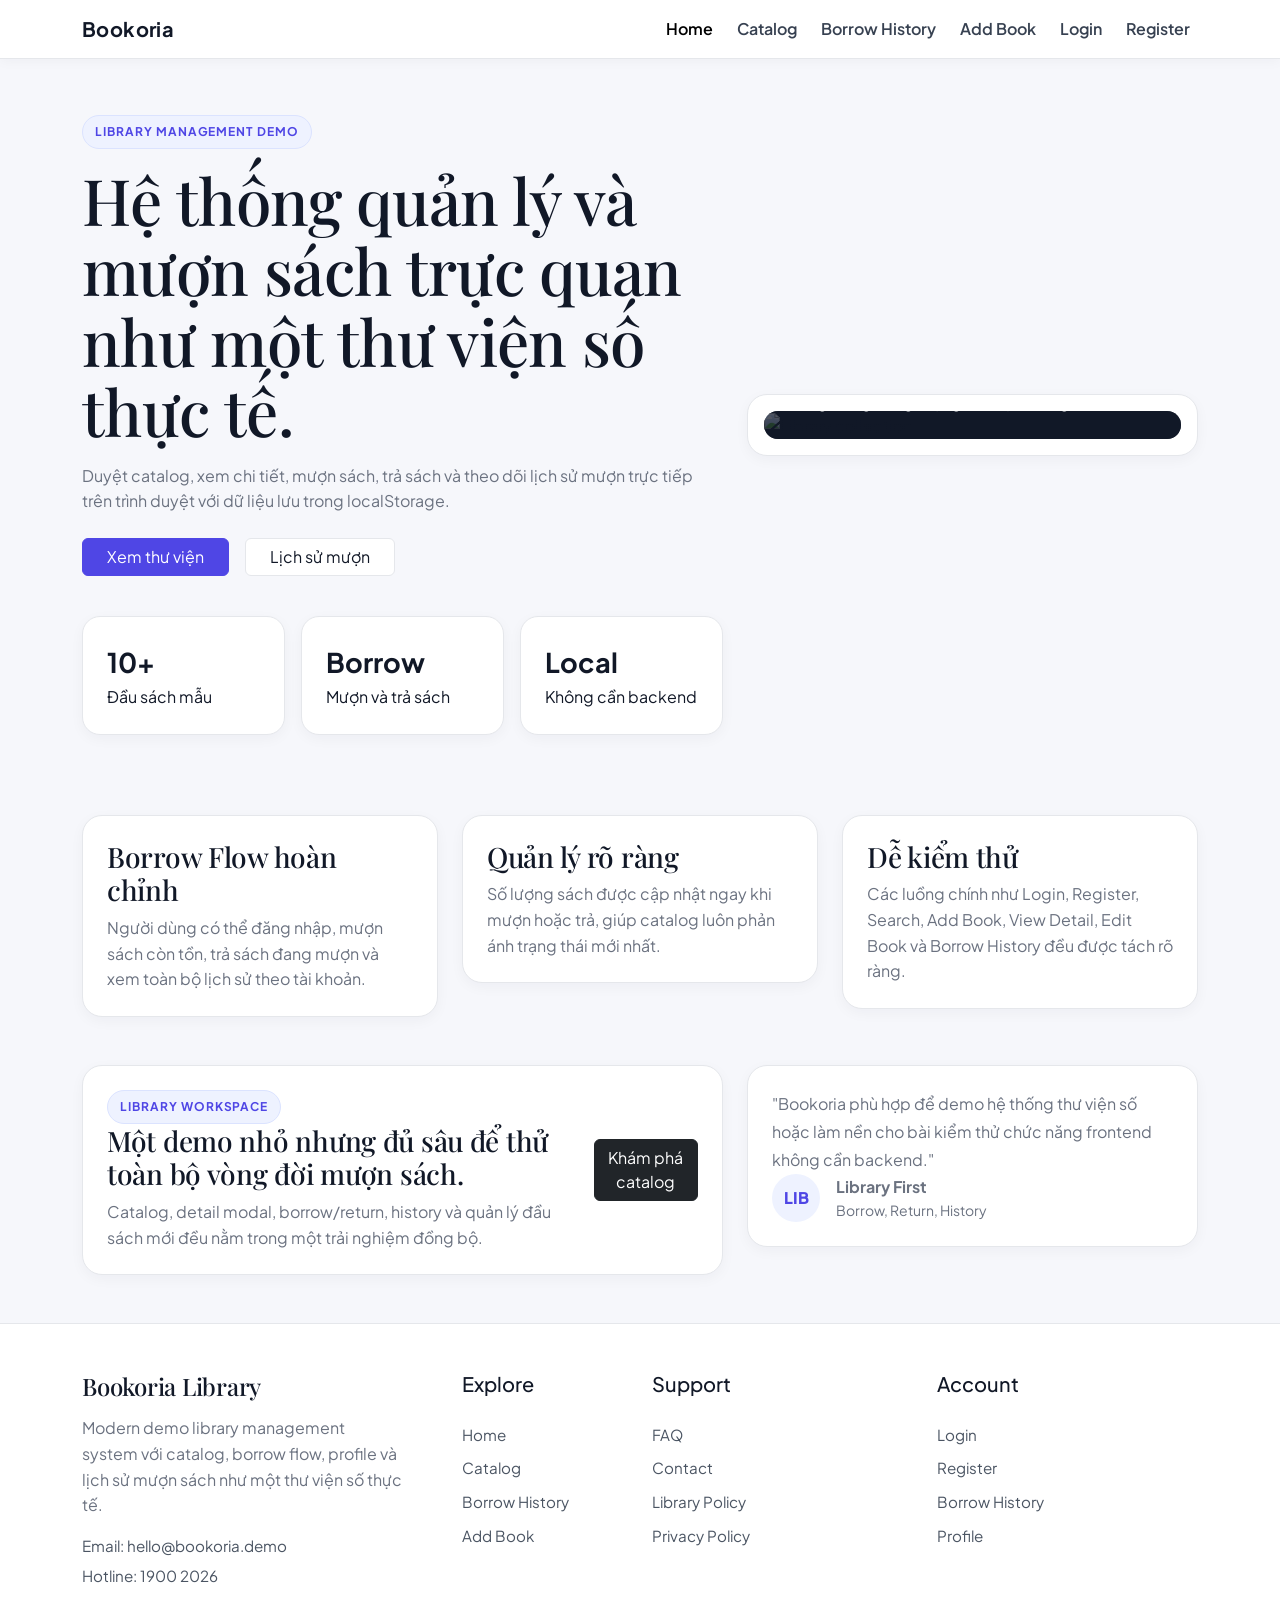
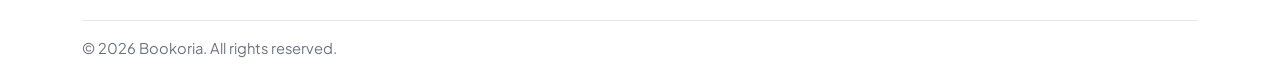
==== index.html @ dda5cf75 "first commit" ====
﻿<!DOCTYPE html>
<html lang="vi">
<head>
  <meta charset="UTF-8">
  <meta name="viewport" content="width=device-width, initial-scale=1.0">
  <title>Bookoria | Library Home</title>
  <link rel="preconnect" href="https://fonts.googleapis.com">
  <link rel="preconnect" href="https://fonts.gstatic.com" crossorigin>
  <link href="https://fonts.googleapis.com/css2?family=Plus+Jakarta+Sans:wght@400;500;600;700;800&family=Playfair+Display:wght@600;700&display=swap" rel="stylesheet">
  <link href="https://cdn.jsdelivr.net/npm/bootstrap@5.3.3/dist/css/bootstrap.min.css" rel="stylesheet">
  <link rel="stylesheet" href="assets/css/styles.css">
</head>
<body data-page="home">
  <nav class="navbar navbar-expand-lg sticky-top app-navbar">
    <div class="container">
      <a class="navbar-brand fw-bold" href="index.html">Bookoria</a>
      <button class="navbar-toggler" type="button" data-bs-toggle="collapse" data-bs-target="#mainNavbar">
        <span class="navbar-toggler-icon"></span>
      </button>
      <div class="collapse navbar-collapse" id="mainNavbar">
        <ul class="navbar-nav ms-auto align-items-lg-center gap-lg-2">
          <li class="nav-item"><a class="nav-link active" href="index.html">Home</a></li>
          <li class="nav-item"><a class="nav-link" href="catalog.html">Catalog</a></li>
          <li class="nav-item"><a class="nav-link" href="borrow-history.html">Borrow History</a></li>
          <li class="nav-item"><a class="nav-link" href="add-book.html">Add Book</a></li>
          <li class="nav-item"><a class="nav-link" href="login.html" id="navbar-login">Login</a></li>
          <li class="nav-item"><a class="nav-link" href="register.html" id="navbar-register">Register</a></li>
          <li class="nav-item dropdown d-none" id="user-menu">
            <button class="nav-link btn btn-link current-user-badge dropdown-toggle" id="current-user" type="button" data-bs-toggle="dropdown" aria-expanded="false"></button>
            <ul class="dropdown-menu dropdown-menu-end user-dropdown-menu">
              <li><a class="dropdown-item" id="nav-profile" href="profile.html">Profile</a></li>
              <li><button class="dropdown-item text-danger" id="navbar-logout" data-testid="nav-logout" type="button">Logout</button></li>
            </ul>
          </li>
        </ul>
      </div>
    </div>
  </nav>

  <header class="hero-section">
    <div class="container">
      <div class="row align-items-center g-4">
        <div class="col-lg-7">
          <span class="hero-tag">Library Management Demo</span>
          <h1 class="hero-title">Hệ thống quản lý và mượn sách trực quan như một thư viện số thực tế.</h1>
          <p class="hero-text">
            Duyệt catalog, xem chi tiết, mượn sách, trả sách và theo dõi lịch sử mượn trực tiếp trên trình duyệt với dữ liệu lưu trong localStorage.
          </p>
          <div class="d-flex flex-wrap gap-3 mt-4">
            <a href="catalog.html" class="btn btn-gradient px-4">Xem thư viện</a>
            <a href="borrow-history.html" class="btn btn-soft px-4">Lịch sử mượn</a>
          </div>
          <div class="hero-stats row g-3 mt-4">
            <div class="col-sm-4">
              <div class="stat-card">
                <strong>10+</strong>
                <span>Đầu sách mẫu</span>
              </div>
            </div>
            <div class="col-sm-4">
              <div class="stat-card">
                <strong>Borrow</strong>
                <span>Mượn và trả sách</span>
              </div>
            </div>
            <div class="col-sm-4">
              <div class="stat-card">
                <strong>Local</strong>
                <span>Không cần backend</span>
              </div>
            </div>
          </div>
        </div>
        <div class="col-lg-5">
          <div class="hero-panel">
            <div class="featured-book">
              <img src="https://images.unsplash.com/photo-1512820790803-83ca734da794?auto=format&fit=crop&w=900&q=80" alt="Library collection">
              <div class="featured-book-content">
                <p class="mb-2 text-uppercase small">Digital library</p>
                <h3>Library catalog trải nghiệm như hệ thống thật</h3>
                <p class="mb-0">Từ tìm sách đến mượn, trả và quản lý profile người dùng trong cùng một giao diện thống nhất.</p>
              </div>
            </div>
          </div>
        </div>
      </div>
    </div>
  </header>

  <main>
    <section class="py-5">
      <div class="container">
        <div class="row g-4">
          <div class="col-lg-4">
            <div class="info-card">
              <h3>Borrow Flow hoàn chỉnh</h3>
              <p class="mb-0">Người dùng có thể đăng nhập, mượn sách còn tồn, trả sách đang mượn và xem toàn bộ lịch sử theo tài khoản.</p>
            </div>
          </div>
          <div class="col-lg-4">
            <div class="info-card secondary">
              <h3>Quản lý rõ ràng</h3>
              <p class="mb-0">Số lượng sách được cập nhật ngay khi mượn hoặc trả, giúp catalog luôn phản ánh trạng thái mới nhất.</p>
            </div>
          </div>
          <div class="col-lg-4">
            <div class="info-card accent">
              <h3>Dễ kiểm thử</h3>
              <p class="mb-0">Các luồng chính như Login, Register, Search, Add Book, View Detail, Edit Book và Borrow History đều được tách rõ ràng.</p>
            </div>
          </div>
        </div>
      </div>
    </section>

    <section class="pb-5">
      <div class="container">
        <div class="row g-4">
          <div class="col-lg-7">
            <div class="promo-block">
              <div>
                <span class="section-tag">Library Workspace</span>
                <h3>Một demo nhỏ nhưng đủ sâu để thử toàn bộ vòng đời mượn sách.</h3>
                <p class="mb-0">Catalog, detail modal, borrow/return, history và quản lý đầu sách mới đều nằm trong một trải nghiệm đồng bộ.</p>
              </div>
              <a href="catalog.html" class="btn btn-dark mt-3 mt-lg-0">Khám phá catalog</a>
            </div>
          </div>
          <div class="col-lg-5">
            <div class="testimonial-card">
              <p class="quote">"Bookoria phù hợp để demo hệ thống thư viện số hoặc làm nền cho bài kiểm thử chức năng frontend không cần backend."</p>
              <div class="d-flex align-items-center gap-3">
                <div class="avatar-badge">LIB</div>
                <div>
                  <strong>Library First</strong>
                  <div class="text-muted small">Borrow, Return, History</div>
                </div>
              </div>
            </div>
          </div>
        </div>
      </div>
    </section>
  </main>

  <footer class="app-footer">
    <div class="container">
      <div class="row g-4 footer-grid">
        <div class="col-sm-6 col-xl-4">
          <div class="footer-brand">
            <h4>Bookoria Library</h4>
            <p>Modern demo library management system với catalog, borrow flow, profile và lịch sử mượn sách như một thư viện số thực tế.</p>
            <div class="footer-contact">
              <span>Email: hello@bookoria.demo</span>
              <span>Hotline: 1900 2026</span>
            </div>
          </div>
        </div>
        <div class="col-6 col-xl-2">
          <div class="footer-column">
            <h5>Explore</h5>
            <div class="footer-links">
              <a href="index.html">Home</a>
              <a href="catalog.html">Catalog</a>
              <a href="borrow-history.html">Borrow History</a>
              <a href="add-book.html">Add Book</a>
            </div>
          </div>
        </div>
        <div class="col-6 col-xl-3">
          <div class="footer-column">
            <h5>Support</h5>
            <div class="footer-links">
              <a href="catalog.html">FAQ</a>
              <a href="catalog.html">Contact</a>
              <a href="catalog.html">Library Policy</a>
              <a href="catalog.html">Privacy Policy</a>
            </div>
          </div>
        </div>
        <div class="col-6 col-xl-3">
          <div class="footer-column">
            <h5>Account</h5>
            <div class="footer-links">
              <a href="login.html">Login</a>
              <a href="register.html">Register</a>
              <a href="borrow-history.html">Borrow History</a>
              <a href="profile.html">Profile</a>
            </div>
          </div>
        </div>
      </div>
      <div class="footer-bottom">
        <p class="mb-0">© 2026 Bookoria. All rights reserved.</p>
      </div>
    </div>
  </footer>

  <div class="toast-container position-fixed top-0 end-0 p-3">
    <div class="toast text-bg-success border-0" id="toast-success" role="alert">
      <div class="d-flex">
        <div class="toast-body"></div>
        <button type="button" class="btn-close btn-close-white me-2 m-auto" data-bs-dismiss="toast"></button>
      </div>
    </div>
    <div class="toast text-bg-danger border-0" id="toast-error" role="alert">
      <div class="d-flex">
        <div class="toast-body"></div>
        <button type="button" class="btn-close btn-close-white me-2 m-auto" data-bs-dismiss="toast"></button>
      </div>
    </div>
  </div>

  <script src="https://cdn.jsdelivr.net/npm/bootstrap@5.3.3/dist/js/bootstrap.bundle.min.js"></script>
  <script src="assets/js/storage.js"></script>
  <script src="assets/js/common.js"></script>
</body>
</html>
---- assets/css/styles.css ----
:root {
  --bg: #f6f7fb;
  --surface: #ffffff;
  --surface-muted: #f8fafc;
  --border: #e5e7eb;
  --text: #111827;
  --muted: #6b7280;
  --primary: #4f46e5;
  --primary-dark: #4338ca;
  --secondary: #eef2ff;
  --accent: #f3f4f6;
  --success: #15803d;
  --danger: #dc2626;
  --shadow: 0 10px 30px rgba(15, 23, 42, 0.05);
  --shadow-sm: 0 4px 14px rgba(15, 23, 42, 0.04);
  --radius-lg: 20px;
  --radius-md: 14px;
}

* {
  box-sizing: border-box;
}

body {
  margin: 0;
  font-family: "Plus Jakarta Sans", sans-serif;
  color: var(--text);
  background: var(--bg);
  min-height: 100vh;
  line-height: 1.6;
}

h1, h2, h3, h4 {
  font-family: "Playfair Display", serif;
  color: var(--text);
  letter-spacing: -0.01em;
}

p {
  margin-bottom: 0;
}

a {
  text-decoration: none;
}

.app-navbar {
  background: #ffffff;
  border-bottom: 1px solid var(--border);
  box-shadow: 0 2px 12px rgba(15, 23, 42, 0.04);
}

.navbar-brand {
  letter-spacing: 0.02em;
  color: var(--text);
}

.nav-link {
  color: #374151;
  font-weight: 600;
}

.nav-link.active,
.nav-link:hover {
  color: var(--primary);
}

.current-user-badge {
  background: var(--surface-muted);
  border: 1px solid var(--border);
  border-radius: 999px;
  padding: 0.5rem 0.9rem;
  color: #374151;
}

.current-user-badge.btn.btn-link {
  text-decoration: none;
  font-weight: 600;
}

.current-user-badge.dropdown-toggle::after {
  margin-left: 0.55rem;
  vertical-align: 0.14em;
}

.user-dropdown-menu {
  min-width: 180px;
  margin-top: 0.65rem;
  border: 1px solid var(--border);
  border-radius: 14px;
  box-shadow: 0 14px 28px rgba(15, 23, 42, 0.08);
  padding: 0.5rem;
}

.user-dropdown-menu .dropdown-item {
  border-radius: 10px;
  padding: 0.65rem 0.85rem;
  font-weight: 500;
}

.user-dropdown-menu .dropdown-item:hover,
.user-dropdown-menu .dropdown-item:focus {
  background: var(--surface-muted);
}

.hero-section,
.auth-page {
  position: relative;
  overflow: hidden;
}

.hero-section {
  padding: 3.5rem 0 2rem;
}

.hero-tag,
.section-tag {
  display: inline-flex;
  align-items: center;
  padding: 0.4rem 0.75rem;
  border-radius: 999px;
  background: #eef2ff;
  border: 1px solid #dbe3ff;
  color: var(--primary);
  font-size: 0.75rem;
  font-weight: 700;
  text-transform: uppercase;
  letter-spacing: 0.08em;
}

.hero-title {
  font-size: clamp(2.4rem, 5vw, 4.1rem);
  line-height: 1.1;
  margin: 1rem 0 1rem;
}

.hero-text,
.section-header p,
.promo-block p,
.info-card p,
.auth-aside p,
.preview-card p,
.testimonial-card,
.book-description,
.text-muted {
  color: var(--muted) !important;
}

.btn-gradient {
  border: 1px solid var(--primary);
  color: #ffffff;
  background: var(--primary);
  box-shadow: none;
}

.btn-gradient:hover {
  color: #ffffff;
  background: var(--primary-dark);
  border-color: var(--primary-dark);
}

.btn-soft {
  background: #ffffff;
  color: var(--text);
  border: 1px solid var(--border);
}

.btn-soft:hover {
  background: var(--surface-muted);
  color: var(--text);
}

.hero-panel,
.auth-shell,
.form-card,
.preview-card,
.info-card,
.testimonial-card,
.promo-block,
.page-hero,
.stat-card {
  background: var(--surface);
  border: 1px solid var(--border);
  border-radius: var(--radius-lg);
  box-shadow: var(--shadow-sm);
}

.hero-panel {
  position: relative;
  padding: 1rem;
}

.panel-glow {
  display: none;
}

.featured-book {
  position: relative;
  overflow: hidden;
  border-radius: 18px;
  background: #111827;
}

.featured-book img {
  width: 100%;
  height: 520px;
  object-fit: cover;
}

.featured-book-content {
  position: absolute;
  inset: auto 0 0 0;
  padding: 1.5rem;
  color: #ffffff;
  background: linear-gradient(180deg, transparent, rgba(17, 24, 39, 0.82));
}

.stat-card,
.info-card,
.testimonial-card,
.preview-card {
  padding: 1.5rem;
}

.stat-card {
  border-radius: 18px;
}

.stat-card strong {
  display: block;
  font-size: 1.7rem;
  color: var(--text);
}

.info-card.secondary,
.info-card.accent {
  background: #ffffff;
}

.catalog-section {
  scroll-margin-top: 100px;
}

.section-header h2,
.page-hero h1 {
  margin-top: 0.65rem;
  margin-bottom: 0.7rem;
}

.search-panel {
  max-width: 560px;
  width: 100%;
}

.search-group {
  padding: 0.35rem;
  border-radius: 16px;
  background: #ffffff;
  border: 1px solid var(--border);
  box-shadow: none;
}

.search-group .form-control {
  border: 0;
  box-shadow: none;
}

.search-group .form-control,
.search-group .btn {
  border-radius: 12px !important;
}

.book-card {
  height: 100%;
  overflow: hidden;
  border: 1px solid var(--border);
  border-radius: 18px;
  background: #ffffff;
  box-shadow: var(--shadow-sm);
  transition: transform 0.18s ease, box-shadow 0.18s ease;
}

.book-card:hover {
  transform: translateY(-3px);
  box-shadow: 0 12px 28px rgba(15, 23, 42, 0.07);
}

.book-cover {
  width: 100%;
  height: 300px;
  object-fit: cover;
  border-bottom: 1px solid var(--border);
}

.book-meta {
  display: flex;
  gap: 0.5rem;
  flex-wrap: wrap;
  margin-bottom: 0.9rem;
}

.book-badge,
.price-badge {
  display: inline-flex;
  align-items: center;
  border-radius: 999px;
  padding: 0.3rem 0.7rem;
  font-size: 0.75rem;
  font-weight: 700;
  border: 1px solid transparent;
}

.book-badge {
  background: #eef2ff;
  border-color: #dbe3ff;
  color: var(--primary);
}

.price-badge {
  background: #f0fdf4;
  border-color: #dcfce7;
  color: var(--success);
}

.book-description {
  min-height: 68px;
  font-size: 0.96rem;
}

.empty-state {
  margin-top: 1.5rem;
  padding: 1rem 1.2rem;
  border-radius: 16px;
  background: #ffffff;
  border: 1px dashed #f0b4b4;
  color: var(--danger);
  font-weight: 600;
}

.promo-block {
  display: flex;
  justify-content: space-between;
  align-items: center;
  gap: 1rem;
  padding: 1.5rem;
}

.quote {
  font-size: 1rem;
  line-height: 1.75;
}

.avatar-badge {
  width: 48px;
  height: 48px;
  border-radius: 50%;
  display: grid;
  place-items: center;
  background: #eef2ff;
  color: var(--primary);
  font-weight: 800;
}

.app-footer {
  padding: 3rem 0 1.25rem;
  background: #ffffff;
  border-top: 1px solid var(--border);
  color: #374151;
}

.footer-grid {
  align-items: flex-start;
}

.footer-brand h4,
.footer-column h5 {
  margin-bottom: 0.9rem;
  color: var(--text);
}

.footer-brand p {
  max-width: 320px;
  color: var(--muted);
}

.footer-contact {
  display: flex;
  flex-direction: column;
  gap: 0.35rem;
  margin-top: 1rem;
  color: #4b5563;
  font-size: 0.95rem;
}

.footer-column {
  display: flex;
  flex-direction: column;
  gap: 0.75rem;
}

.footer-links {
  display: flex;
  flex-direction: column;
  gap: 0.6rem;
  justify-content: flex-start;
  align-items: flex-start;
}

.footer-links a {
  color: #4b5563;
  font-size: 0.95rem;
}

.footer-links a:hover {
  color: var(--primary);
}

.footer-bottom {
  margin-top: 2rem;
  padding-top: 1rem;
  border-top: 1px solid var(--border);
  color: var(--muted);
  font-size: 0.92rem;
}

.auth-shell {
  overflow: hidden;
}

.auth-aside,
.auth-form {
  padding: 2.25rem;
}

.auth-aside {
  min-height: 100%;
  color: var(--text);
  background: #f8fafc;
  border-right: 1px solid var(--border);
}

.register-aside {
  background: #f8fafc;
}

.auth-aside .section-tag {
  background: #eef2ff;
  color: var(--primary);
  border-color: #dbe3ff;
}

.auth-aside p,
.auth-aside li {
  color: var(--muted);
}

.auth-list {
  padding-left: 1.2rem;
  margin-top: 1rem;
}

.auth-form {
  background: #ffffff;
}

.auth-switch {
  margin-top: 1rem;
  text-align: center;
  color: var(--muted);
}

.form-control,
.form-select,
textarea {
  border-radius: 12px;
  border: 1px solid #d1d5db;
  padding: 0.85rem 1rem;
  background: #ffffff;
  color: var(--text);
}

.form-control:focus,
.form-select:focus,
textarea:focus {
  border-color: #c7d2fe;
  box-shadow: 0 0 0 0.2rem rgba(79, 70, 229, 0.08);
}

.field-error {
  min-height: 1.35rem;
  margin-top: 0.4rem;
  color: var(--danger);
  font-size: 0.875rem;
}

.is-invalid-custom {
  border-color: rgba(220, 38, 38, 0.55) !important;
}

.page-hero {
  padding: 1.5rem;
  border-radius: var(--radius-lg);
  background: #ffffff;
}

.form-card {
  padding: 1.5rem;
}

.category-chips {
  display: flex;
  flex-wrap: wrap;
  gap: 0.6rem;
}

.category-chips span {
  padding: 0.4rem 0.75rem;
  border-radius: 999px;
  background: #f8fafc;
  border: 1px solid var(--border);
  color: #4b5563;
  font-weight: 700;
  font-size: 0.82rem;
}

.toast {
  border-radius: 14px;
  box-shadow: 0 14px 28px rgba(17, 24, 39, 0.12);
}

.cart-item {
  display: grid;
  grid-template-columns: 110px 1fr auto;
  gap: 1rem;
  align-items: center;
  padding: 1rem;
  border-radius: 18px;
  background: #ffffff;
  border: 1px solid var(--border);
  box-shadow: var(--shadow-sm);
}

.cart-item + .cart-item {
  margin-top: 1rem;
}

.cart-item-media img {
  width: 110px;
  height: 140px;
  object-fit: cover;
  border-radius: 14px;
  border: 1px solid var(--border);
}

.cart-actions {
  display: flex;
  align-items: center;
  gap: 0.75rem;
  flex-wrap: wrap;
}

.cart-qty {
  min-width: 32px;
  text-align: center;
  font-weight: 700;
}

.cart-item-total {
  font-weight: 800;
  color: var(--text);
}

.cart-summary-card {
  position: sticky;
  top: 110px;
}

.summary-row {
  display: flex;
  justify-content: space-between;
  align-items: center;
  padding: 0.85rem 0;
  border-bottom: 1px solid var(--border);
}

.summary-row.total {
  font-size: 1.05rem;
  border-bottom: 0;
  padding-bottom: 0;
}

.detail-modal-content {
  border: 1px solid var(--border);
  border-radius: 24px;
  background: #ffffff;
  box-shadow: 0 18px 40px rgba(17, 24, 39, 0.1);
}

.detail-modal-image {
  width: 100%;
  height: 360px;
  object-fit: cover;
  border-radius: 18px;
  border: 1px solid var(--border);
}

@media (max-width: 991.98px) {
  .hero-section {
    padding-top: 2rem;
  }

  .featured-book img {
    height: 380px;
  }

  .promo-block {
    flex-direction: column;
    align-items: flex-start;
  }

  .footer-links {
    justify-content: flex-start;
  }
}

@media (max-width: 767.98px) {
  .cart-item {
    grid-template-columns: 1fr;
  }

  .cart-item-media img {
    width: 100%;
    height: 220px;
  }

  .cart-item-total {
    text-align: left;
  }

  .detail-modal-image {
    height: 260px;
  }
}

@media (max-width: 575.98px) {
  .hero-title {
    font-size: 2.3rem;
  }

  .auth-aside,
  .auth-form,
  .form-card {
    padding: 1.25rem;
  }

  .book-cover {
    height: 240px;
  }
}
.profile-card,
.profile-info-card {
  background: #ffffff;
  border: 1px solid var(--border);
  border-radius: var(--radius-lg);
  box-shadow: var(--shadow-sm);
}

.profile-card {
  padding: 2rem 1.5rem;
}

.profile-avatar {
  width: 92px;
  height: 92px;
  margin: 0 auto;
  border-radius: 50%;
  display: grid;
  place-items: center;
  background: #eef2ff;
  color: var(--primary);
  font-size: 2rem;
  font-weight: 800;
  border: 1px solid #dbe3ff;
}

.profile-info-item {
  padding: 1rem 1.1rem;
  border: 1px solid var(--border);
  border-radius: 14px;
  background: var(--surface-muted);
}

.profile-info-item label {
  display: block;
  margin-bottom: 0.4rem;
  font-size: 0.82rem;
  font-weight: 700;
  color: var(--muted);
  text-transform: uppercase;
  letter-spacing: 0.06em;
}

.profile-info-item div {
  color: var(--text);
  font-weight: 600;
}

.profile-note {
  padding: 1rem 1.1rem;
  border-radius: 14px;
  background: #f8fafc;
  border: 1px solid var(--border);
  color: var(--muted);
}

.borrow-item {
  display: grid;
  grid-template-columns: 110px 1fr;
  gap: 1rem;
  align-items: center;
  padding: 1rem;
  border-radius: 18px;
  background: #ffffff;
  border: 1px solid var(--border);
  box-shadow: var(--shadow-sm);
}

.borrow-item + .borrow-item {
  margin-top: 1rem;
}

.borrow-item-media img {
  width: 110px;
  height: 144px;
  object-fit: cover;
  border-radius: 14px;
  border: 1px solid var(--border);
}

.borrow-item-content {
  display: flex;
  justify-content: space-between;
  align-items: center;
  gap: 1rem;
}

.borrow-item-actions {
  display: flex;
  flex-direction: column;
  align-items: flex-end;
}

.borrow-status {
  display: inline-flex;
  align-items: center;
  justify-content: center;
  padding: 0.38rem 0.8rem;
  border-radius: 999px;
  font-size: 0.76rem;
  font-weight: 700;
  border: 1px solid transparent;
}

.status-active {
  color: #1d4ed8;
  background: #eff6ff;
  border-color: #bfdbfe;
}

.status-returned {
  color: #166534;
  background: #f0fdf4;
  border-color: #bbf7d0;
}

@media (max-width: 767.98px) {
  .borrow-item {
    grid-template-columns: 1fr;
  }

  .borrow-item-media img {
    width: 100%;
    height: 220px;
  }

  .borrow-item-content {
    flex-direction: column;
    align-items: flex-start;
  }

  .borrow-item-actions {
    width: 100%;
    align-items: flex-start;
  }
}
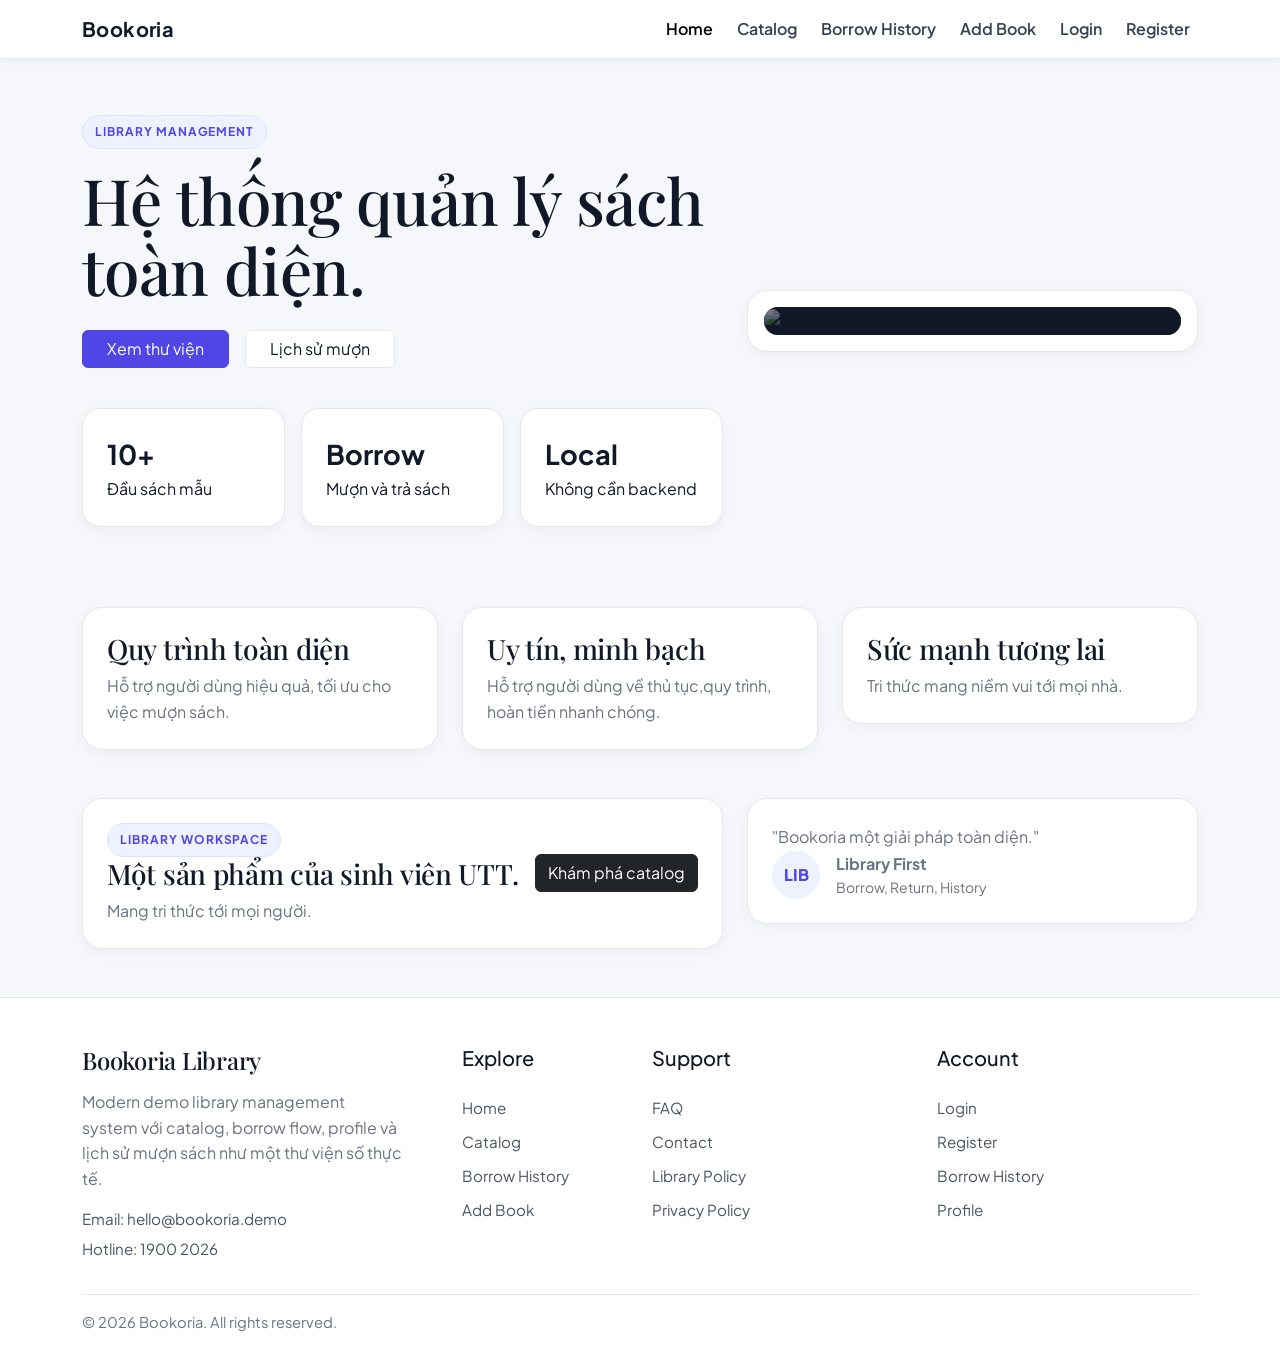
==== commit 1aee91b6: "Update logic validation and fix test cases" ====
--- a/index.html
+++ b/index.html
@@ -41,11 +41,8 @@
     <div class="container">
       <div class="row align-items-center g-4">
         <div class="col-lg-7">
-          <span class="hero-tag">Library Management Demo</span>
-          <h1 class="hero-title">Hệ thống quản lý và mượn sách trực quan như một thư viện số thực tế.</h1>
-          <p class="hero-text">
-            Duyệt catalog, xem chi tiết, mượn sách, trả sách và theo dõi lịch sử mượn trực tiếp trên trình duyệt với dữ liệu lưu trong localStorage.
-          </p>
+          <span class="hero-tag">Library Management</span>
+          <h1 class="hero-title">Hệ thống quản lý sách toàn diện.</h1>
           <div class="d-flex flex-wrap gap-3 mt-4">
             <a href="catalog.html" class="btn btn-gradient px-4">Xem thư viện</a>
             <a href="borrow-history.html" class="btn btn-soft px-4">Lịch sử mượn</a>
@@ -77,8 +74,6 @@
               <img src="https://images.unsplash.com/photo-1512820790803-83ca734da794?auto=format&fit=crop&w=900&q=80" alt="Library collection">
               <div class="featured-book-content">
                 <p class="mb-2 text-uppercase small">Digital library</p>
-                <h3>Library catalog trải nghiệm như hệ thống thật</h3>
-                <p class="mb-0">Từ tìm sách đến mượn, trả và quản lý profile người dùng trong cùng một giao diện thống nhất.</p>
               </div>
             </div>
           </div>
@@ -93,20 +88,20 @@
         <div class="row g-4">
           <div class="col-lg-4">
             <div class="info-card">
-              <h3>Borrow Flow hoàn chỉnh</h3>
-              <p class="mb-0">Người dùng có thể đăng nhập, mượn sách còn tồn, trả sách đang mượn và xem toàn bộ lịch sử theo tài khoản.</p>
+              <h3>Quy trình toàn diện</h3>
+              <p class="mb-0">Hỗ trợ người dùng hiệu quả, tối ưu cho việc mượn sách.</p>
             </div>
           </div>
           <div class="col-lg-4">
             <div class="info-card secondary">
-              <h3>Quản lý rõ ràng</h3>
-              <p class="mb-0">Số lượng sách được cập nhật ngay khi mượn hoặc trả, giúp catalog luôn phản ánh trạng thái mới nhất.</p>
+              <h3>Uy tín, minh bạch</h3>
+              <p class="mb-0">Hỗ trợ người dùng về thủ tục,quy trình, hoàn tiền nhanh chóng.</p>
             </div>
           </div>
           <div class="col-lg-4">
             <div class="info-card accent">
-              <h3>Dễ kiểm thử</h3>
-              <p class="mb-0">Các luồng chính như Login, Register, Search, Add Book, View Detail, Edit Book và Borrow History đều được tách rõ ràng.</p>
+              <h3>Sức mạnh tương lai</h3>
+              <p class="mb-0">Tri thức mang niềm vui tới mọi nhà.</p>
             </div>
           </div>
         </div>
@@ -120,15 +115,15 @@
             <div class="promo-block">
               <div>
                 <span class="section-tag">Library Workspace</span>
-                <h3>Một demo nhỏ nhưng đủ sâu để thử toàn bộ vòng đời mượn sách.</h3>
-                <p class="mb-0">Catalog, detail modal, borrow/return, history và quản lý đầu sách mới đều nằm trong một trải nghiệm đồng bộ.</p>
+                <h3>Một sản phẩm của sinh viên UTT.</h3>
+                <p class="mb-0">Mang tri thức tới mọi người.</p>
               </div>
               <a href="catalog.html" class="btn btn-dark mt-3 mt-lg-0">Khám phá catalog</a>
             </div>
           </div>
           <div class="col-lg-5">
             <div class="testimonial-card">
-              <p class="quote">"Bookoria phù hợp để demo hệ thống thư viện số hoặc làm nền cho bài kiểm thử chức năng frontend không cần backend."</p>
+              <p class="quote">"Bookoria một giải pháp toàn diện."</p>
               <div class="d-flex align-items-center gap-3">
                 <div class="avatar-badge">LIB</div>
                 <div>
